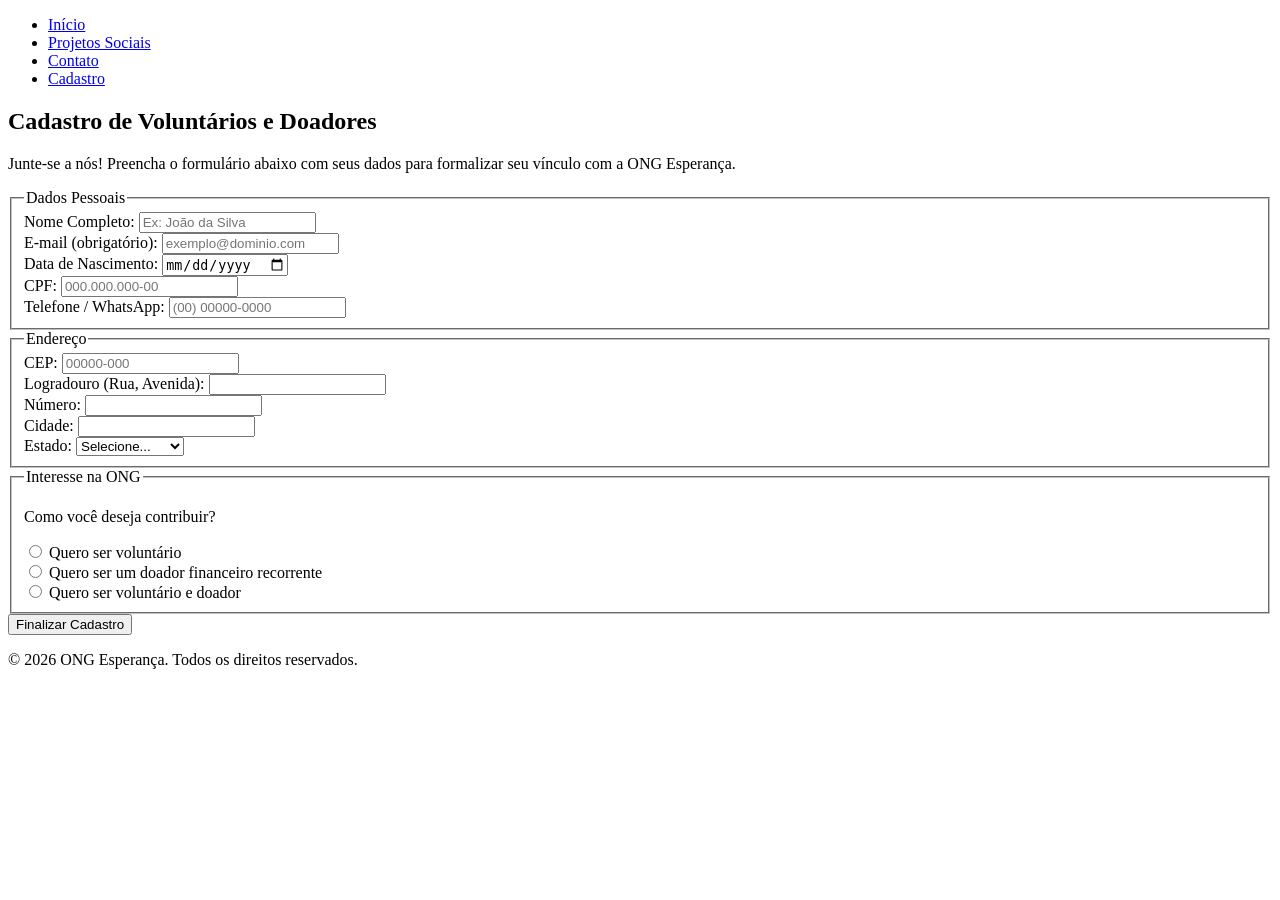
==== cadastro.html @ 7db756aa "add: ong project" ====
<!DOCTYPE html>
<html lang="pt-BR">
<head>
    <meta charset="UTF-8">
    <meta name="viewport" content="width=device-width, initial-scale=1.0">
    <title>ONG Esperança - Cadastro de Voluntários e Doadores</title>
    <meta name="description" content="Cadastre-se na ONG Esperança para se tornar um voluntário ou doador recorrente.">
</head>
<body>
    <header>
        <nav aria-label="Navegação principal">
            <ul>
                <li><a href="index.html">Início</a></li>
                <li><a href="projetos.html">Projetos Sociais</a></li>
                <li><a href="contato.html">Contato</a></li>
                <li><a href="cadastro.html" aria-current="page">Cadastro</a></li>
            </ul>
        </nav>
    </header>

    <main>
        <article>
            <h1>Cadastro de Voluntários e Doadores</h1>
            <p>Junte-se a nós! Preencha o formulário abaixo com seus dados para formalizar seu vínculo com a ONG Esperança.</p>

            <form action="#" method="post">
                <fieldset>
                    <legend>Dados Pessoais</legend>

                    <div>
                        <label for="nome_completo">Nome Completo:</label>
                        <input type="text" id="nome_completo" name="nome_completo" required minlength="3" placeholder="Ex: João da Silva">
                    </div>

                    <div>
                        <label for="email">E-mail (obrigatório):</label>
                        <input type="email" id="email" name="email" required placeholder="exemplo@dominio.com">
                    </div>

                    <div>
                        <label for="data_nascimento">Data de Nascimento:</label>
                        <input type="date" id="data_nascimento" name="data_nascimento" required>
                    </div>

                    <div>
                        <label for="cpf">CPF:</label>
                        <input type="text" id="cpf" name="cpf" required pattern="\d{3}\.\d{3}\.\d{3}-\d{2}" placeholder="000.000.000-00" title="Digite um CPF no formato: 000.000.000-00">
                    </div>

                    <div>
                        <label for="telefone">Telefone / WhatsApp:</label>
                        <input type="tel" id="telefone" name="telefone" required pattern="\(\d{2}\)\s\d{4,5}-\d{4}" placeholder="(00) 00000-0000" title="Digite o telefone no formato: (00) 00000-0000">
                    </div>
                </fieldset>

                <fieldset>
                    <legend>Endereço</legend>

                    <div>
                        <label for="cep">CEP:</label>
                        <input type="text" id="cep" name="cep" required pattern="\d{5}-\d{3}" placeholder="00000-000" title="Digite o CEP no formato: 00000-000">
                    </div>

                    <div>
                        <label for="logradouro">Logradouro (Rua, Avenida):</label>
                        <input type="text" id="logradouro" name="logradouro" required>
                    </div>

                    <div>
                        <label for="numero">Número:</label>
                        <input type="text" id="numero" name="numero" required>
                    </div>

                    <div>
                        <label for="cidade">Cidade:</label>
                        <input type="text" id="cidade" name="cidade" required>
                    </div>

                    <div>
                        <label for="estado">Estado:</label>
                        <select id="estado" name="estado" required>
                            <option value="">Selecione...</option>
                            <option value="SP">São Paulo</option>
                            <option value="RJ">Rio de Janeiro</option>
                            <option value="MG">Minas Gerais</option>
                            <option value="PR">Paraná</option>
                            <!-- Outros estados omitidos para brevidade, mas em um ambiente real seriam todos listados -->
                            <option value="OUTRO">Outro</option>
                        </select>
                    </div>
                </fieldset>

                <fieldset>
                    <legend>Interesse na ONG</legend>
                    
                    <div>
                        <p>Como você deseja contribuir?</p>
                        <label>
                            <input type="radio" name="tipo_contribuicao" value="voluntario" required> Quero ser voluntário
                        </label>
                        <br>
                        <label>
                            <input type="radio" name="tipo_contribuicao" value="doador" required> Quero ser um doador financeiro recorrente
                        </label>
                        <br>
                        <label>
                            <input type="radio" name="tipo_contribuicao" value="ambos" required> Quero ser voluntário e doador
                        </label>
                    </div>
                </fieldset>

                <button type="submit">Finalizar Cadastro</button>
            </form>
        </article>
    </main>

    <footer>
        <p>&copy; 2026 ONG Esperança. Todos os direitos reservados.</p>
    </footer>
</body>
</html>
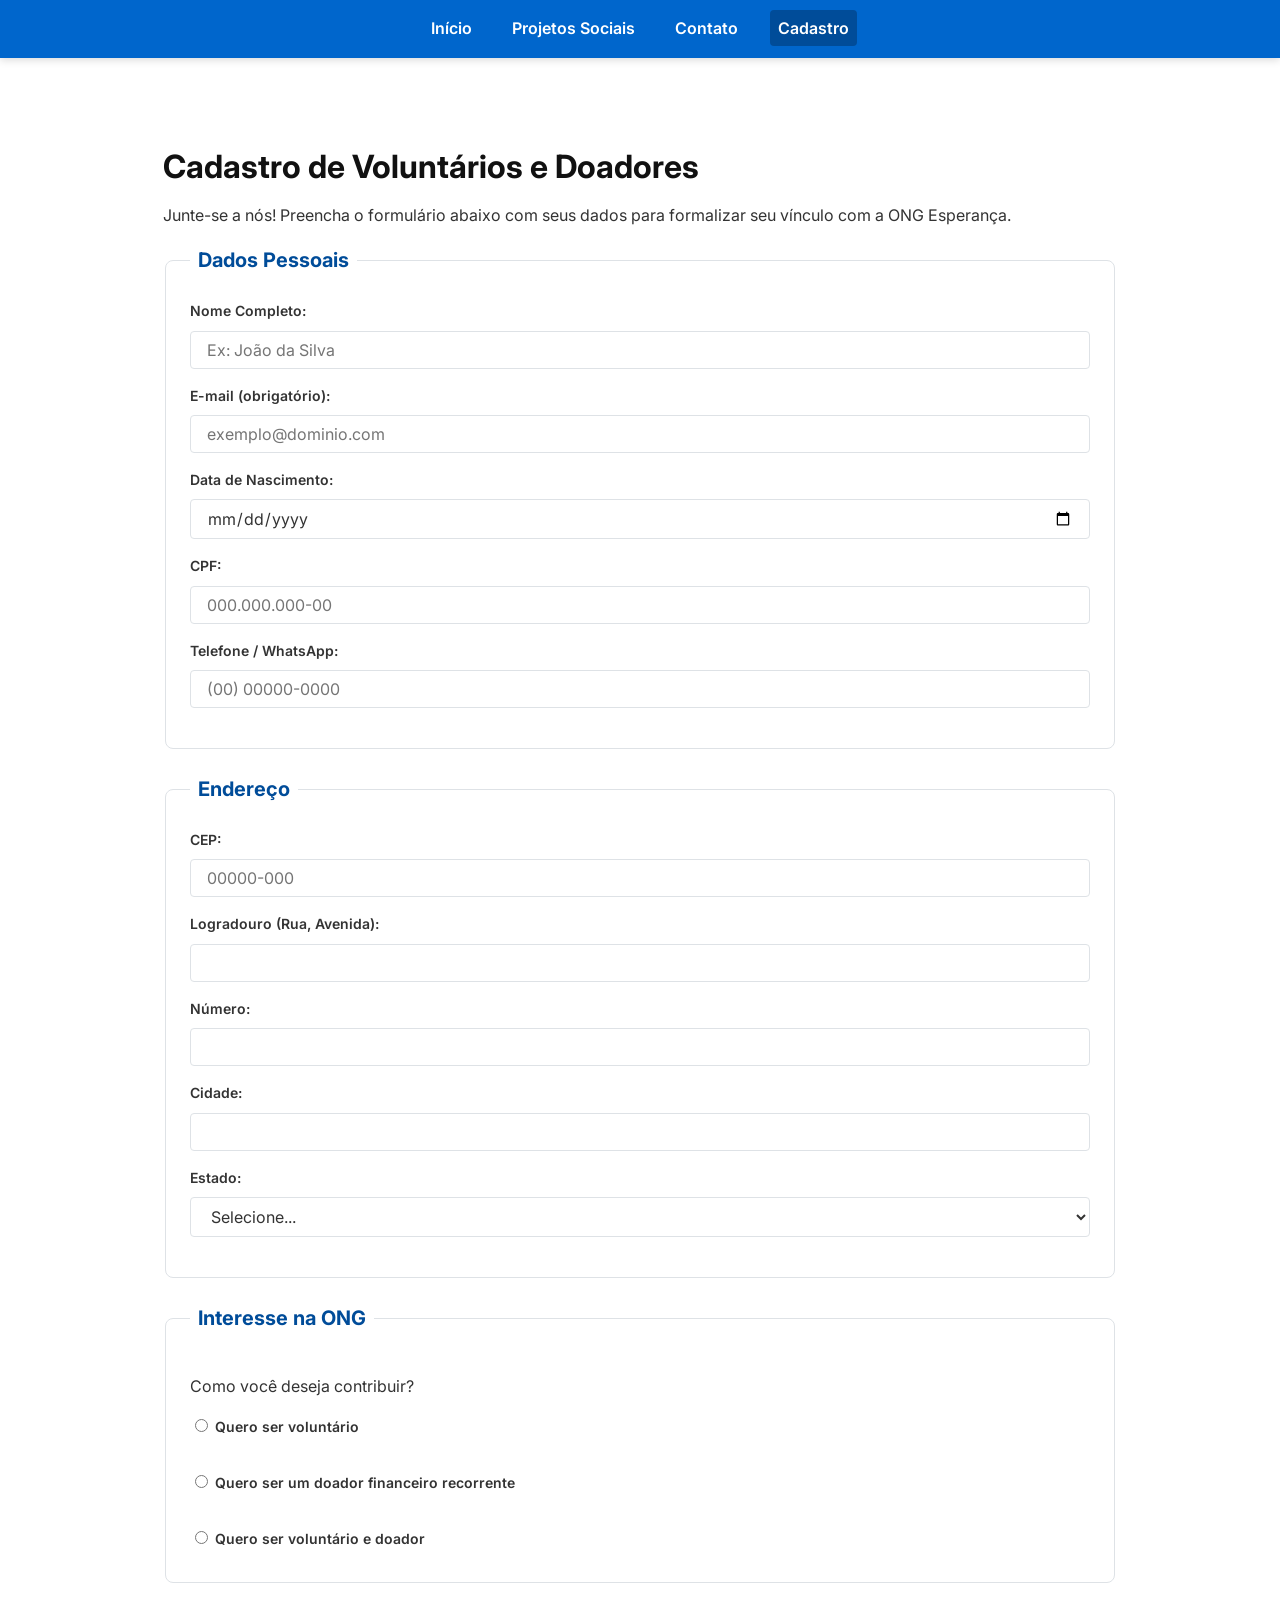
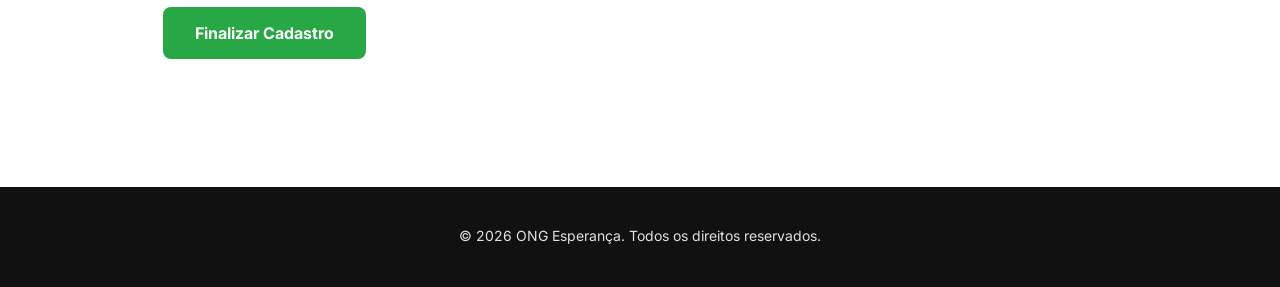
==== commit 9f01c15b: "add: grid in the project" ====
--- a/cadastro.html
+++ b/cadastro.html
@@ -5,6 +5,10 @@
     <meta name="viewport" content="width=device-width, initial-scale=1.0">
     <title>ONG Esperança - Cadastro de Voluntários e Doadores</title>
     <meta name="description" content="Cadastre-se na ONG Esperança para se tornar um voluntário ou doador recorrente.">
+    <link rel="preconnect" href="https://fonts.googleapis.com">
+    <link rel="preconnect" href="https://fonts.gstatic.com" crossorigin>
+    <link href="https://fonts.googleapis.com/css2?family=Inter:wght@400;600;700&display=swap" rel="stylesheet">
+    <link rel="stylesheet" href="assets/css/style.css">
 </head>
 <body>
     <header>
--- a/assets/css/style.css
+++ b/assets/css/style.css
@@ -0,0 +1,278 @@
+/* ==========================================================================
+   DESIGN SYSTEM - ONG ESPERANÇA
+   ========================================================================== */
+
+:root {
+    /* --- CORES (12 tokens entre marca, neutros e feedback) --- */
+    /* Azul transmite confiança e estabilidade para uma organização social. */
+    --color-primary: #0066cc;
+    --color-primary-dark: #004c99;
+    --color-primary-light: #e6f0fa;
+
+    /* Verde reforça esperança, crescimento e cuidado. */
+    --color-secondary: #28a745;
+    --color-secondary-dark: #1e7e34;
+
+    /* Neutros mantêm leitura confortável e hierarquia de superfícies. */
+    --color-neutral-100: #ffffff;
+    --color-neutral-200: #f8f9fa;
+    --color-neutral-300: #dee2e6;
+    --color-neutral-800: #333333;
+    --color-neutral-900: #111111;
+
+    /* Feedback com contraste suficiente para mensagens de formulário. */
+    --color-error: #dc3545;
+    --color-focus: #ffbf00;
+
+    /* --- TIPOGRAFIA (5 patamares, base 16px) --- */
+    --font-family-base: 'Inter', system-ui, -apple-system, sans-serif;
+
+    --font-size-sm: 0.875rem; /* 14px - apoio e legendas */
+    --font-size-md: 1rem;     /* 16px - corpo de texto */
+    --font-size-lg: 1.25rem;  /* 20px - títulos menores */
+    --font-size-xl: 1.5rem;   /* 24px - títulos de seção */
+    --font-size-xxl: 2rem;    /* 32px - títulos de página */
+    
+    --line-height-base: 1.6;
+    --line-height-heading: 1.2;
+
+    /* --- ESPAÇAMENTOS (escala modular estrita de 8px) --- */
+    --spacing-sm: 0.5rem;  /* 8px  - elementos próximos */
+    --spacing-md: 1rem;    /* 16px - conteúdo padrão */
+    --spacing-lg: 1.5rem;  /* 24px - blocos relacionados */
+    --spacing-xl: 2rem;    /* 32px - separação de seções */
+    --spacing-xxl: 4rem;   /* 64px - áreas principais */
+
+    /* --- BORDAS E SOMBRAS --- */
+    --border-radius-sm: 4px;
+    --border-radius-md: 8px;
+    --box-shadow-sm: 0 2px 4px rgba(0,0,0,0.05);
+}
+
+/* Resets básicos para aplicar o Design System imediatamente ao corpo */
+body {
+    font-family: var(--font-family-base);
+    font-size: var(--font-size-md);
+    line-height: var(--line-height-base);
+    color: var(--color-neutral-800);
+    background-color: var(--color-neutral-100);
+    margin: 0;
+    padding: 0;
+}
+
+h1, h2, h3, h4, h5, h6 {
+    color: var(--color-neutral-900);
+    line-height: var(--line-height-heading);
+    margin-bottom: var(--spacing-md);
+}
+
+h1 { font-size: var(--font-size-xxl); }
+h2 { font-size: var(--font-size-xl); }
+h3 { font-size: var(--font-size-lg); }
+
+small { font-size: var(--font-size-sm); }
+
+:focus-visible {
+    outline: 3px solid var(--color-focus);
+    outline-offset: 2px;
+}
+
+p {
+    margin-bottom: var(--spacing-md);
+}
+
+/* ==========================================================================
+   COMPONENTES VISUAIS
+   ========================================================================== */
+
+/* --- Header e Navegação --- */
+header {
+    background-color: var(--color-primary);
+    padding: var(--spacing-md) var(--spacing-xxl);
+    box-shadow: 0 2px 8px rgba(0, 0, 0, 0.15);
+}
+
+header nav ul {
+    max-width: 1200px;
+    margin: 0 auto;
+    list-style: none;
+    padding: 0;
+    display: flex;
+    justify-content: center;
+    gap: var(--spacing-lg);
+}
+
+header nav a {
+    color: var(--color-neutral-100);
+    text-decoration: none;
+    font-size: var(--font-size-md);
+    font-weight: 600;
+    padding: var(--spacing-sm);
+    border-radius: var(--border-radius-sm);
+    transition: background-color 0.2s ease;
+}
+
+header nav a:hover,
+header nav a[aria-current="page"] {
+    background-color: var(--color-primary-dark);
+}
+
+/* --- Layout Principal --- */
+main {
+    display: grid;
+    grid-template-columns: repeat(12, minmax(0, 1fr));
+    gap: var(--spacing-xl);
+    max-width: 1200px;
+    margin: 0 auto;
+    padding: var(--spacing-xxl) var(--spacing-lg);
+}
+
+main > * {
+    grid-column: 1 / -1;
+    width: 100%;
+    min-width: 0;
+}
+
+/* --- Seções --- */
+section {
+    margin-bottom: var(--spacing-xl);
+    padding: var(--spacing-lg);
+    background-color: var(--color-neutral-200);
+    border-radius: var(--border-radius-md);
+    border-left: 4px solid var(--color-primary);
+}
+
+/* --- Figuras e Imagens --- */
+figure {
+    margin: var(--spacing-md) 0;
+}
+
+figure img {
+    max-width: 100%;
+    border-radius: var(--border-radius-md);
+    box-shadow: var(--box-shadow-sm);
+}
+
+/* --- Formulários --- */
+fieldset {
+    border: 1px solid var(--color-neutral-300);
+    border-radius: var(--border-radius-md);
+    padding: var(--spacing-lg);
+    margin-bottom: var(--spacing-lg);
+}
+
+legend {
+    font-weight: 700;
+    font-size: var(--font-size-lg);
+    color: var(--color-primary-dark);
+    padding: 0 var(--spacing-sm);
+}
+
+label {
+    display: block;
+    margin-bottom: var(--spacing-sm);
+    font-weight: 600;
+    font-size: var(--font-size-sm);
+    color: var(--color-neutral-800);
+}
+
+input[type="text"],
+input[type="email"],
+input[type="date"],
+input[type="tel"],
+select,
+textarea {
+    width: 100%;
+    padding: var(--spacing-sm) var(--spacing-md);
+    border: 1px solid var(--color-neutral-300);
+    border-radius: var(--border-radius-sm);
+    font-family: var(--font-family-base);
+    font-size: var(--font-size-md);
+    color: var(--color-neutral-800);
+    background-color: var(--color-neutral-100);
+    box-sizing: border-box;
+    transition: border-color 0.2s ease;
+    margin-bottom: var(--spacing-md);
+}
+
+input:focus,
+select:focus,
+textarea:focus {
+    outline: none;
+    border-color: var(--color-primary);
+    box-shadow: 0 0 0 3px var(--color-primary-light);
+}
+
+/* --- Botões --- */
+button[type="submit"] {
+    background-color: var(--color-secondary);
+    color: var(--color-neutral-100);
+    border: none;
+    padding: var(--spacing-md) var(--spacing-xl);
+    border-radius: var(--border-radius-md);
+    font-family: var(--font-family-base);
+    font-size: var(--font-size-md);
+    font-weight: 700;
+    cursor: pointer;
+    transition: background-color 0.2s ease;
+}
+
+button[type="submit"]:hover {
+    background-color: var(--color-secondary-dark);
+}
+
+/* --- Footer --- */
+footer {
+    background-color: var(--color-neutral-900);
+    color: var(--color-neutral-300);
+    text-align: center;
+    padding: var(--spacing-lg) var(--spacing-xxl);
+    font-size: var(--font-size-sm);
+    margin-top: var(--spacing-xxl);
+}
+
+/* Faixas adaptativas da grade de 12 colunas. */
+@media (min-width: 480px) {
+    main {
+        gap: var(--spacing-lg);
+    }
+}
+
+@media (min-width: 768px) {
+    main {
+        padding-inline: var(--spacing-xl);
+    }
+
+    main > article,
+    main > section {
+        grid-column: 2 / span 10;
+    }
+}
+
+@media (min-width: 1024px) {
+    main {
+        gap: var(--spacing-xl);
+    }
+}
+
+@media (min-width: 1280px) {
+    main {
+        padding-inline: var(--spacing-xxl);
+    }
+
+    main > article,
+    main > section {
+        grid-column: 2 / span 10;
+    }
+}
+
+@media (min-width: 1440px) {
+    main {
+        max-width: 1320px;
+        gap: var(--spacing-xxl);
+    }
+
+    header {
+        padding-inline: max(var(--spacing-xxl), calc((100vw - 1320px) / 2));
+    }
+}
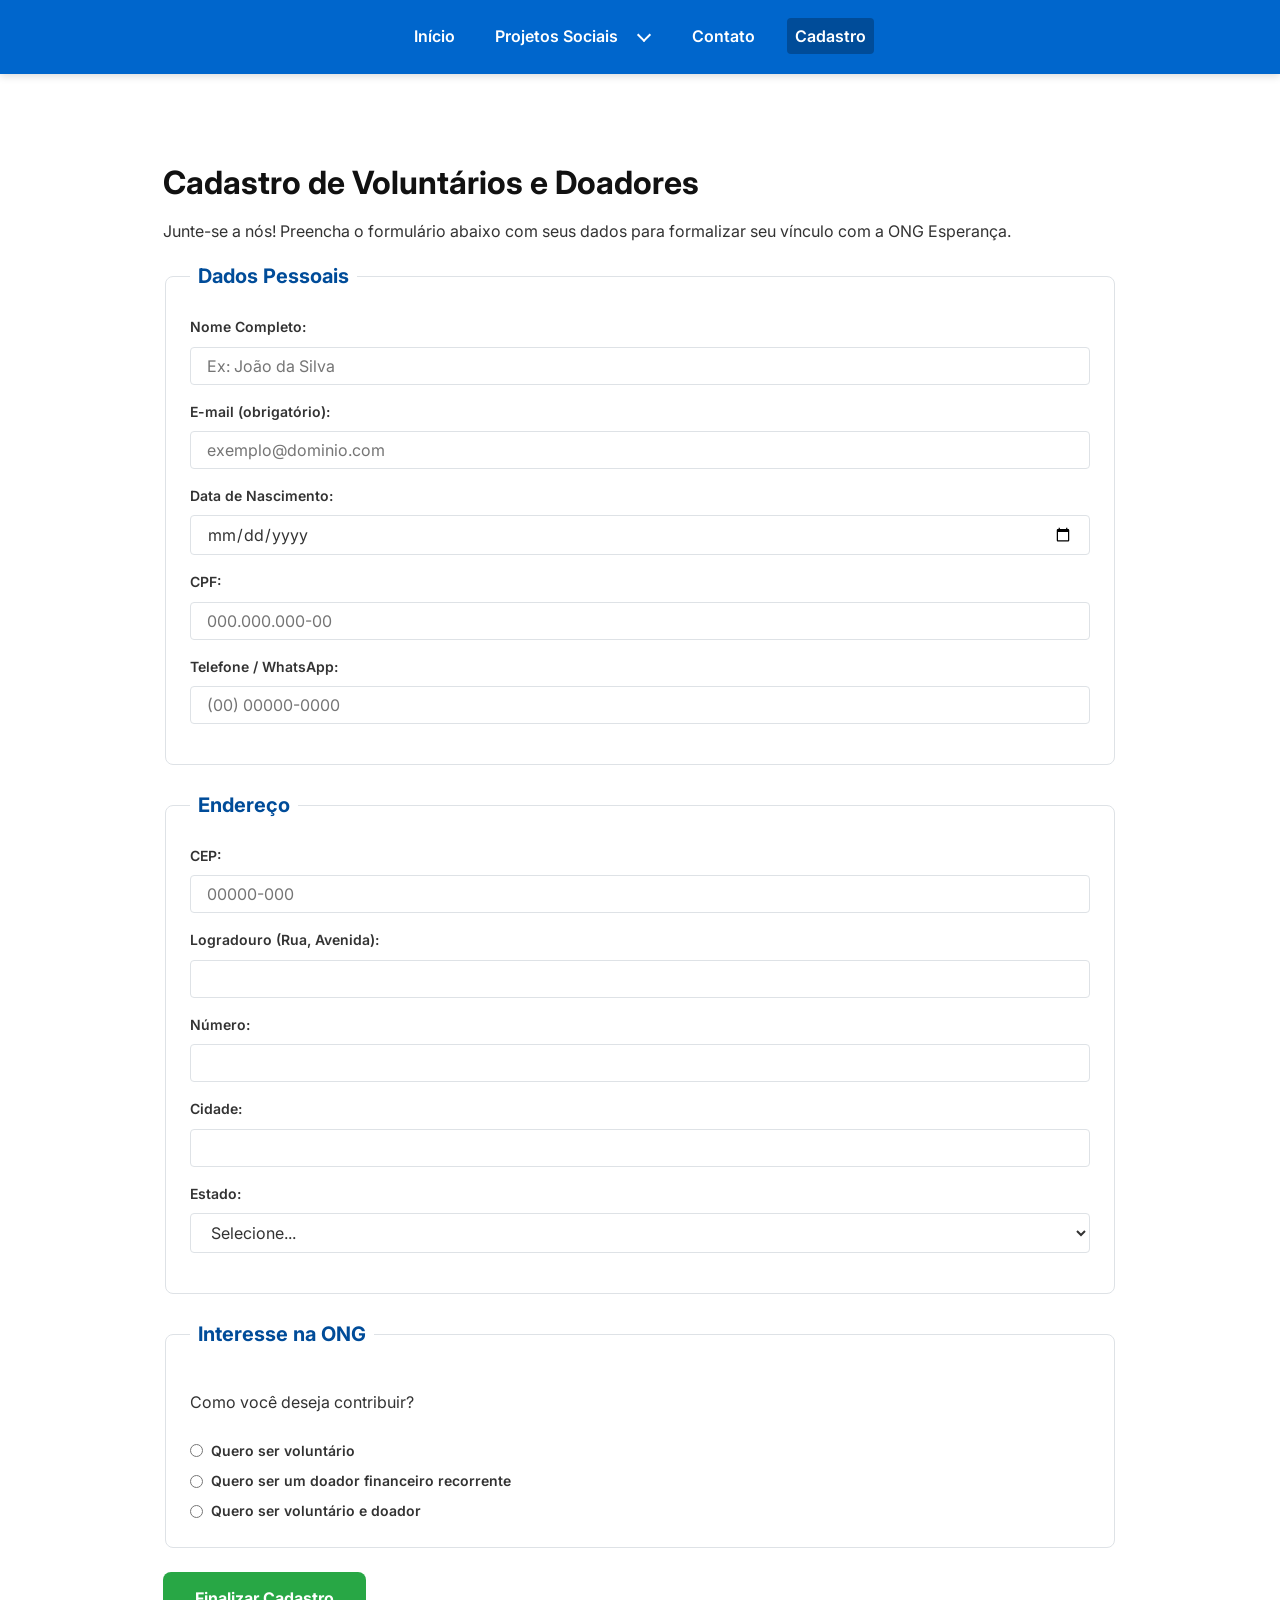
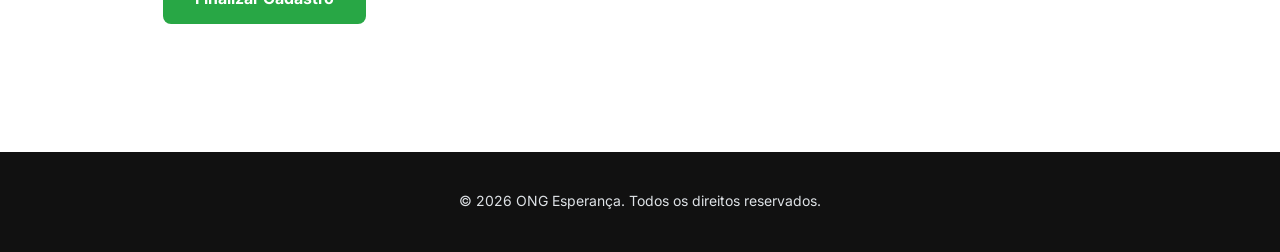
==== commit 9087a4bf: "add: melhorias e padronização front" ====
--- a/cadastro.html
+++ b/cadastro.html
@@ -9,13 +9,27 @@
     <link rel="preconnect" href="https://fonts.gstatic.com" crossorigin>
     <link href="https://fonts.googleapis.com/css2?family=Inter:wght@400;600;700&display=swap" rel="stylesheet">
     <link rel="stylesheet" href="assets/css/style.css">
+    <script src="assets/js/navigation.js" defer></script>
 </head>
 <body>
     <header>
         <nav aria-label="Navegação principal">
-            <ul>
+            <button class="nav-toggle" type="button" aria-expanded="false" aria-controls="primary-navigation" aria-label="Abrir menu de navegação">
+                <span class="hamburger-icon" aria-hidden="true"><span></span><span></span><span></span></span>
+            </button>
+            <ul class="nav-list" id="primary-navigation">
                 <li><a href="index.html">Início</a></li>
-                <li><a href="projetos.html">Projetos Sociais</a></li>
+                <li class="has-dropdown">
+                    <a href="projetos.html">Projetos Sociais</a>
+                    <button class="dropdown-toggle" type="button" aria-expanded="false" aria-controls="projects-submenu" aria-label="Abrir submenu de Projetos Sociais">
+                        <span class="dropdown-icon" aria-hidden="true"></span>
+                    </button>
+                    <ul class="dropdown-menu" id="projects-submenu">
+                        <li><a href="projetos.html#educacao-title">Programa de Educação Cidadã</a></li>
+                        <li><a href="projetos.html#saude-title">Caravana da Saúde</a></li>
+                        <li><a href="projetos.html#engajamento-title">Como se Envolver</a></li>
+                    </ul>
+                </li>
                 <li><a href="contato.html">Contato</a></li>
                 <li><a href="cadastro.html" aria-current="page">Cadastro</a></li>
             </ul>
@@ -97,17 +111,15 @@
                 <fieldset>
                     <legend>Interesse na ONG</legend>
                     
-                    <div>
+                    <div class="contribution-options">
                         <p>Como você deseja contribuir?</p>
-                        <label>
+                        <label class="contribution-option">
                             <input type="radio" name="tipo_contribuicao" value="voluntario" required> Quero ser voluntário
                         </label>
-                        <br>
-                        <label>
+                        <label class="contribution-option">
                             <input type="radio" name="tipo_contribuicao" value="doador" required> Quero ser um doador financeiro recorrente
                         </label>
-                        <br>
-                        <label>
+                        <label class="contribution-option">
                             <input type="radio" name="tipo_contribuicao" value="ambos" required> Quero ser voluntário e doador
                         </label>
                     </div>
--- a/assets/css/style.css
+++ b/assets/css/style.css
@@ -92,14 +92,24 @@
     box-shadow: 0 2px 8px rgba(0, 0, 0, 0.15);
 }
 
-header nav ul {
+header nav {
     max-width: 1200px;
     margin: 0 auto;
+}
+
+.nav-list {
     list-style: none;
     padding: 0;
+    margin: 0;
     display: flex;
+    align-items: center;
     justify-content: center;
+    flex-wrap: wrap;
     gap: var(--spacing-lg);
+}
+
+.nav-list > li {
+    position: relative;
 }
 
 header nav a {
@@ -117,6 +127,160 @@
     background-color: var(--color-primary-dark);
 }
 
+.nav-toggle,
+.dropdown-toggle {
+    color: var(--color-neutral-100);
+    background: transparent;
+    border: 0;
+    border-radius: var(--border-radius-sm);
+    cursor: pointer;
+}
+
+.nav-toggle {
+    display: none;
+    align-items: center;
+    justify-content: center;
+    width: 44px;
+    height: 44px;
+}
+
+.hamburger-icon {
+    display: grid;
+    gap: 5px;
+    width: 22px;
+}
+
+.hamburger-icon span {
+    display: block;
+    height: 2px;
+    background-color: currentColor;
+    transition: transform 0.2s ease, opacity 0.2s ease;
+}
+
+.nav-toggle[aria-expanded="true"] .hamburger-icon span:first-child {
+    transform: translateY(7px) rotate(45deg);
+}
+
+.nav-toggle[aria-expanded="true"] .hamburger-icon span:nth-child(2) {
+    opacity: 0;
+}
+
+.nav-toggle[aria-expanded="true"] .hamburger-icon span:last-child {
+    transform: translateY(-7px) rotate(-45deg);
+}
+
+.has-dropdown {
+    display: flex;
+    align-items: center;
+    gap: 2px;
+}
+
+.dropdown-toggle {
+    display: grid;
+    place-items: center;
+    width: 32px;
+    height: 32px;
+}
+
+.dropdown-icon {
+    width: 8px;
+    height: 8px;
+    margin-top: -4px;
+    border-right: 2px solid currentColor;
+    border-bottom: 2px solid currentColor;
+    transform: rotate(45deg);
+    transition: transform 0.2s ease;
+}
+
+.dropdown-toggle[aria-expanded="true"] .dropdown-icon {
+    margin-top: 4px;
+    transform: rotate(225deg);
+}
+
+.dropdown-menu {
+    position: absolute;
+    z-index: 10;
+    top: 100%;
+    left: 0;
+    display: none;
+    min-width: 240px;
+    margin: 0;
+    padding: var(--spacing-sm);
+    list-style: none;
+    background-color: var(--color-primary-dark);
+    border-radius: var(--border-radius-sm);
+    box-shadow: var(--box-shadow-sm);
+}
+
+.has-dropdown.is-open > .dropdown-menu {
+    display: block;
+}
+
+.dropdown-menu a {
+    display: block;
+}
+
+@media (max-width: 767px) {
+    header {
+        padding: var(--spacing-md) var(--spacing-lg);
+    }
+
+    header nav {
+        display: flex;
+        flex-direction: column;
+        align-items: flex-end;
+        gap: var(--spacing-sm);
+    }
+
+    .nav-toggle {
+        display: inline-flex;
+    }
+
+    .nav-list {
+        display: none;
+        width: 100%;
+        flex-direction: column;
+        align-items: stretch;
+        gap: 0;
+    }
+
+    .nav-list.is-open {
+        display: flex;
+    }
+
+    .nav-list > li {
+        width: 100%;
+    }
+
+    .nav-list > li:not(.has-dropdown) > a,
+    .has-dropdown > a {
+        display: block;
+    }
+
+    .has-dropdown {
+        display: grid;
+        grid-template-columns: minmax(0, 1fr) auto;
+    }
+
+    .has-dropdown > a {
+        grid-column: 1;
+        grid-row: 1;
+    }
+
+    .dropdown-toggle {
+        grid-column: 2;
+        grid-row: 1;
+    }
+
+    .dropdown-menu {
+        position: static;
+        grid-column: 1 / -1;
+        min-width: 0;
+        padding: 0 0 var(--spacing-sm) var(--spacing-md);
+        box-shadow: none;
+    }
+}
+
 /* --- Layout Principal --- */
 main {
     display: grid;
@@ -174,6 +338,30 @@
     font-weight: 600;
     font-size: var(--font-size-sm);
     color: var(--color-neutral-800);
+}
+
+form > div,
+fieldset > div {
+    display: flex;
+    flex-direction: column;
+    align-items: stretch;
+}
+
+.contribution-options {
+    display: flex;
+    flex-direction: column;
+    gap: var(--spacing-sm);
+}
+
+.contribution-option {
+    display: flex;
+    align-items: center;
+    gap: var(--spacing-sm);
+    margin-bottom: 0;
+}
+
+.contribution-option input {
+    margin: 0;
 }
 
 input[type="text"],
@@ -203,6 +391,26 @@
     box-shadow: 0 0 0 3px var(--color-primary-light);
 }
 
+input[type="text"]:user-valid,
+input[type="email"]:user-valid,
+input[type="date"]:user-valid,
+input[type="tel"]:user-valid,
+select:user-valid,
+textarea:user-valid {
+    border-color: var(--color-secondary);
+    box-shadow: 0 0 0 3px rgba(40, 167, 69, 0.15);
+}
+
+input[type="text"]:user-invalid,
+input[type="email"]:user-invalid,
+input[type="date"]:user-invalid,
+input[type="tel"]:user-invalid,
+select:user-invalid,
+textarea:user-invalid {
+    border-color: var(--color-error);
+    box-shadow: 0 0 0 3px rgba(220, 53, 69, 0.15);
+}
+
 /* --- Botões --- */
 button[type="submit"] {
     background-color: var(--color-secondary);
@@ -214,11 +422,23 @@
     font-size: var(--font-size-md);
     font-weight: 700;
     cursor: pointer;
-    transition: background-color 0.2s ease;
-}
-
-button[type="submit"]:hover {
+    transition: background-color 0.2s ease, transform 0.1s ease;
+}
+
+button[type="submit"]:hover:not(:disabled) {
     background-color: var(--color-secondary-dark);
+}
+
+button[type="submit"]:active:not(:disabled) {
+    background-color: var(--color-secondary-dark);
+    transform: translateY(1px);
+}
+
+button[type="submit"]:disabled {
+    background-color: var(--color-neutral-300);
+    color: var(--color-neutral-800);
+    cursor: not-allowed;
+    opacity: 0.7;
 }
 
 /* --- Footer --- */
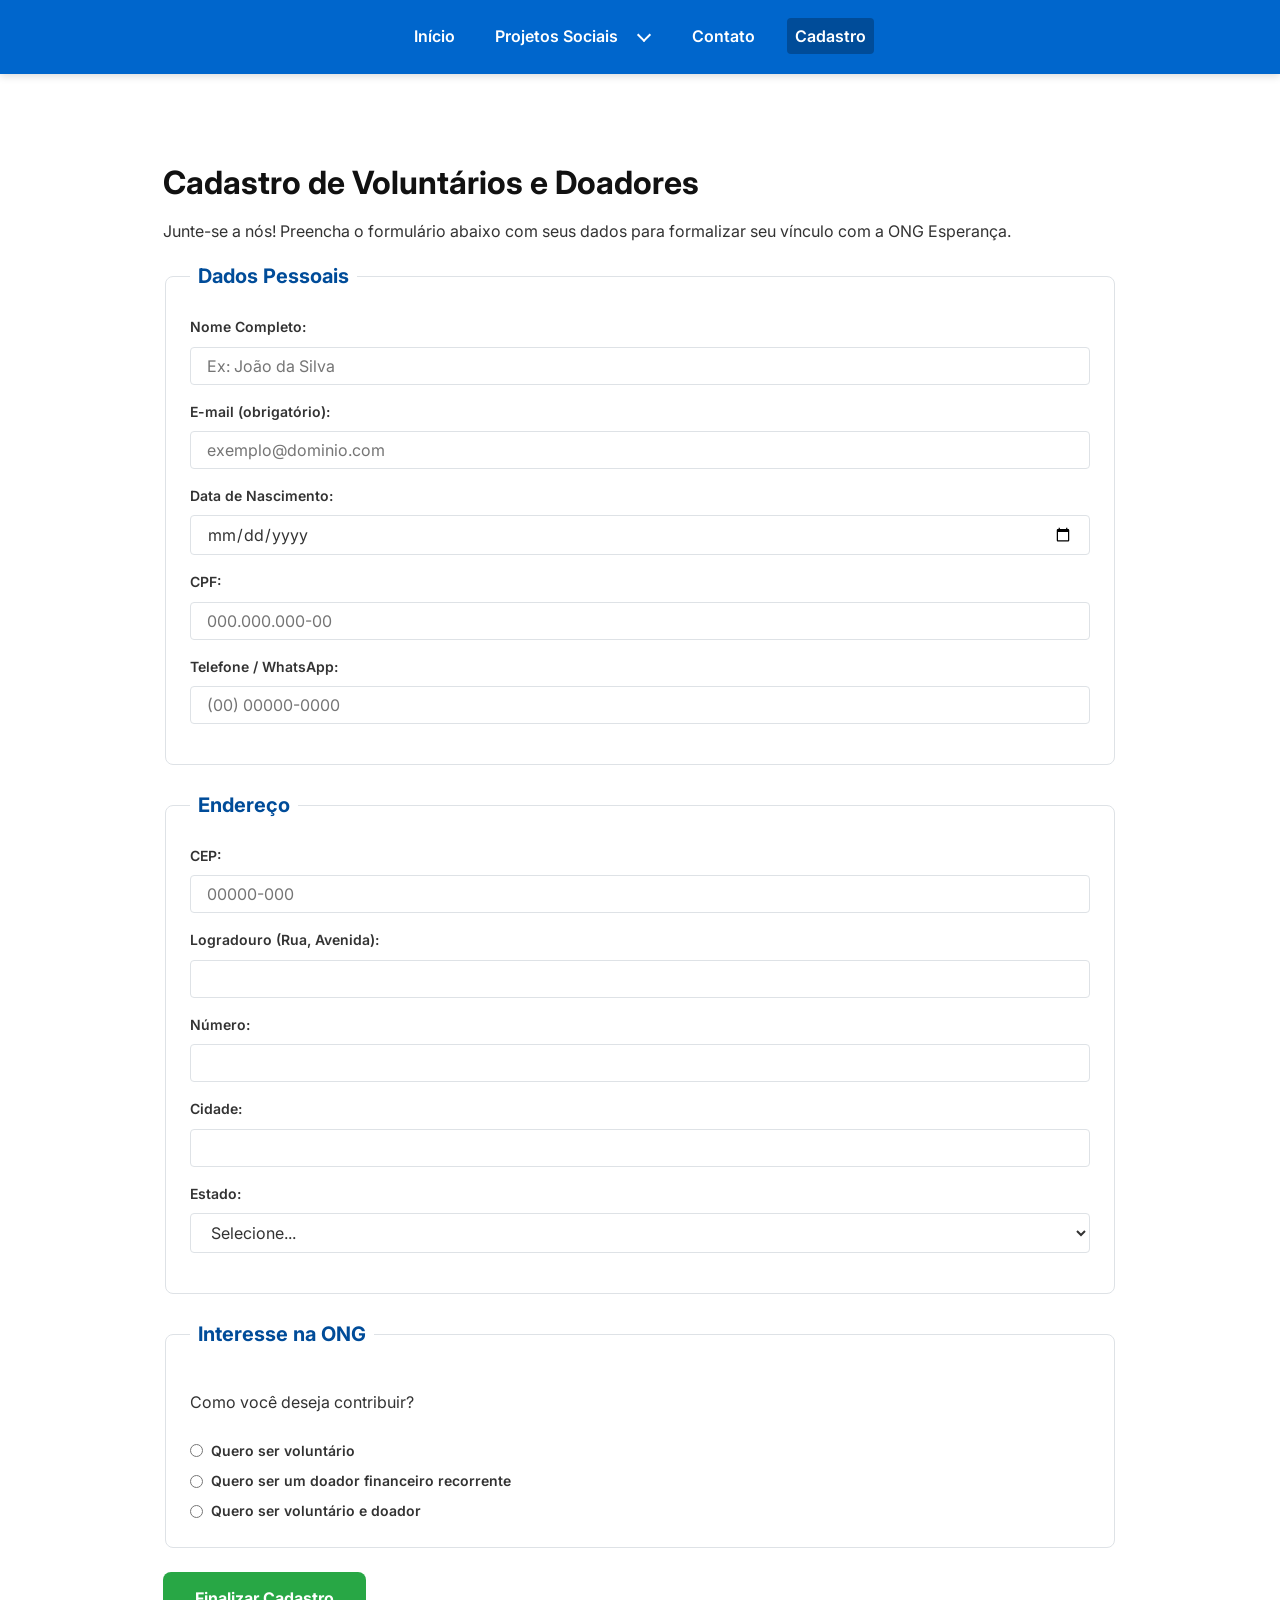
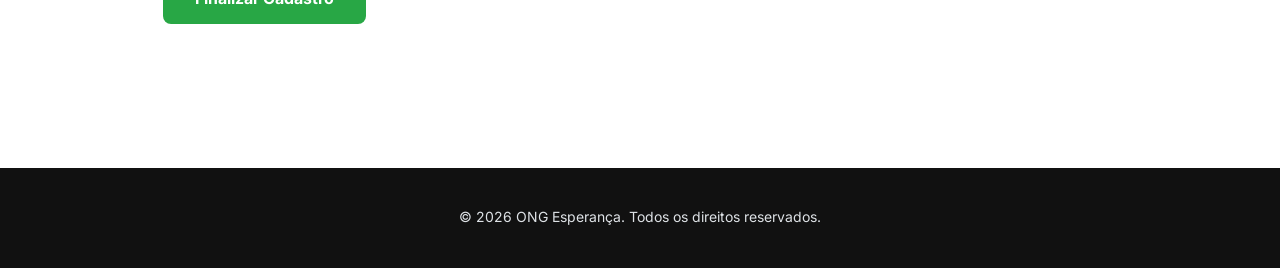
==== commit 83088907: "add: ajustes para dom, rotas e validações" ====
--- a/cadastro.html
+++ b/cadastro.html
@@ -10,6 +10,11 @@
     <link href="https://fonts.googleapis.com/css2?family=Inter:wght@400;600;700&display=swap" rel="stylesheet">
     <link rel="stylesheet" href="assets/css/style.css">
     <script src="assets/js/navigation.js" defer></script>
+    <script src="assets/js/spa-router.js" defer></script>
+    <script src="assets/js/project-templates.js" defer></script>
+    <script src="assets/js/form-interactions.js" defer></script>
+    <script src="assets/js/local-preferences.js" defer></script>
+    <script src="assets/js/impact-chart.js" defer></script>
 </head>
 <body>
     <header>
@@ -41,7 +46,7 @@
             <h1>Cadastro de Voluntários e Doadores</h1>
             <p>Junte-se a nós! Preencha o formulário abaixo com seus dados para formalizar seu vínculo com a ONG Esperança.</p>
 
-            <form action="#" method="post">
+            <form action="#" method="post" data-interactive-form novalidate>
                 <fieldset>
                     <legend>Dados Pessoais</legend>
 
@@ -126,6 +131,7 @@
                 </fieldset>
 
                 <button type="submit">Finalizar Cadastro</button>
+                <p class="form-feedback" data-form-feedback role="status" aria-live="polite" aria-atomic="true"></p>
             </form>
         </article>
     </main>
--- a/assets/css/style.css
+++ b/assets/css/style.css
@@ -297,6 +297,15 @@
     min-width: 0;
 }
 
+.spa-route-error {
+    margin: 0 0 var(--spacing-md);
+    padding: var(--spacing-md);
+    border-left: 4px solid var(--color-error);
+    border-radius: var(--border-radius-sm);
+    background-color: var(--color-error-bg);
+    color: #842029;
+}
+
 /* --- Seções --- */
 section {
     margin-bottom: var(--spacing-xl);
@@ -306,6 +315,16 @@
     border-left: 4px solid var(--color-primary);
 }
 
+.project-card-list {
+    display: grid;
+    gap: var(--spacing-lg);
+}
+
+.project-card-list > section {
+    min-width: 0;
+    margin-bottom: 0;
+}
+
 /* --- Figuras e Imagens --- */
 figure {
     margin: var(--spacing-md) 0;
@@ -315,6 +334,24 @@
     max-width: 100%;
     border-radius: var(--border-radius-md);
     box-shadow: var(--box-shadow-sm);
+}
+
+.impact-chart {
+    position: relative;
+    width: 100%;
+    max-width: 760px;
+    height: 280px;
+    margin: var(--spacing-lg) 0 var(--spacing-md);
+}
+
+.impact-chart figcaption {
+    margin-bottom: var(--spacing-sm);
+    font-weight: 700;
+    color: var(--color-neutral-900);
+}
+
+.impact-chart canvas {
+    max-width: 100%;
 }
 
 /* --- Formulários --- */
@@ -391,6 +428,36 @@
     box-shadow: 0 0 0 3px var(--color-primary-light);
 }
 
+.form-feedback:not(:empty) {
+    margin-top: var(--spacing-md);
+    padding: var(--spacing-sm) var(--spacing-md);
+    border-left: 4px solid var(--color-primary);
+    border-radius: var(--border-radius-sm);
+    background-color: var(--color-primary-light);
+    color: var(--color-primary-dark);
+}
+
+.form-feedback--error:not(:empty) {
+    border-color: var(--color-error);
+    background-color: var(--color-error-bg);
+    color: #842029;
+}
+
+.field-feedback {
+    display: block;
+    margin-top: calc(-1 * var(--spacing-sm));
+    margin-bottom: var(--spacing-md);
+    color: var(--color-error);
+    font-size: var(--font-size-sm);
+}
+
+input[aria-invalid="true"],
+select[aria-invalid="true"],
+textarea[aria-invalid="true"] {
+    border-color: var(--color-error);
+    box-shadow: 0 0 0 3px rgba(220, 53, 69, 0.15);
+}
+
 input[type="text"]:user-valid,
 input[type="email"]:user-valid,
 input[type="date"]:user-valid,
@@ -458,9 +525,19 @@
     }
 }
 
+@media (max-width: 479px) {
+    .impact-chart {
+        height: 320px;
+    }
+}
+
 @media (min-width: 768px) {
     main {
         padding-inline: var(--spacing-xl);
+    }
+
+    .project-card-list {
+        grid-template-columns: repeat(2, minmax(0, 1fr));
     }
 
     main > article,
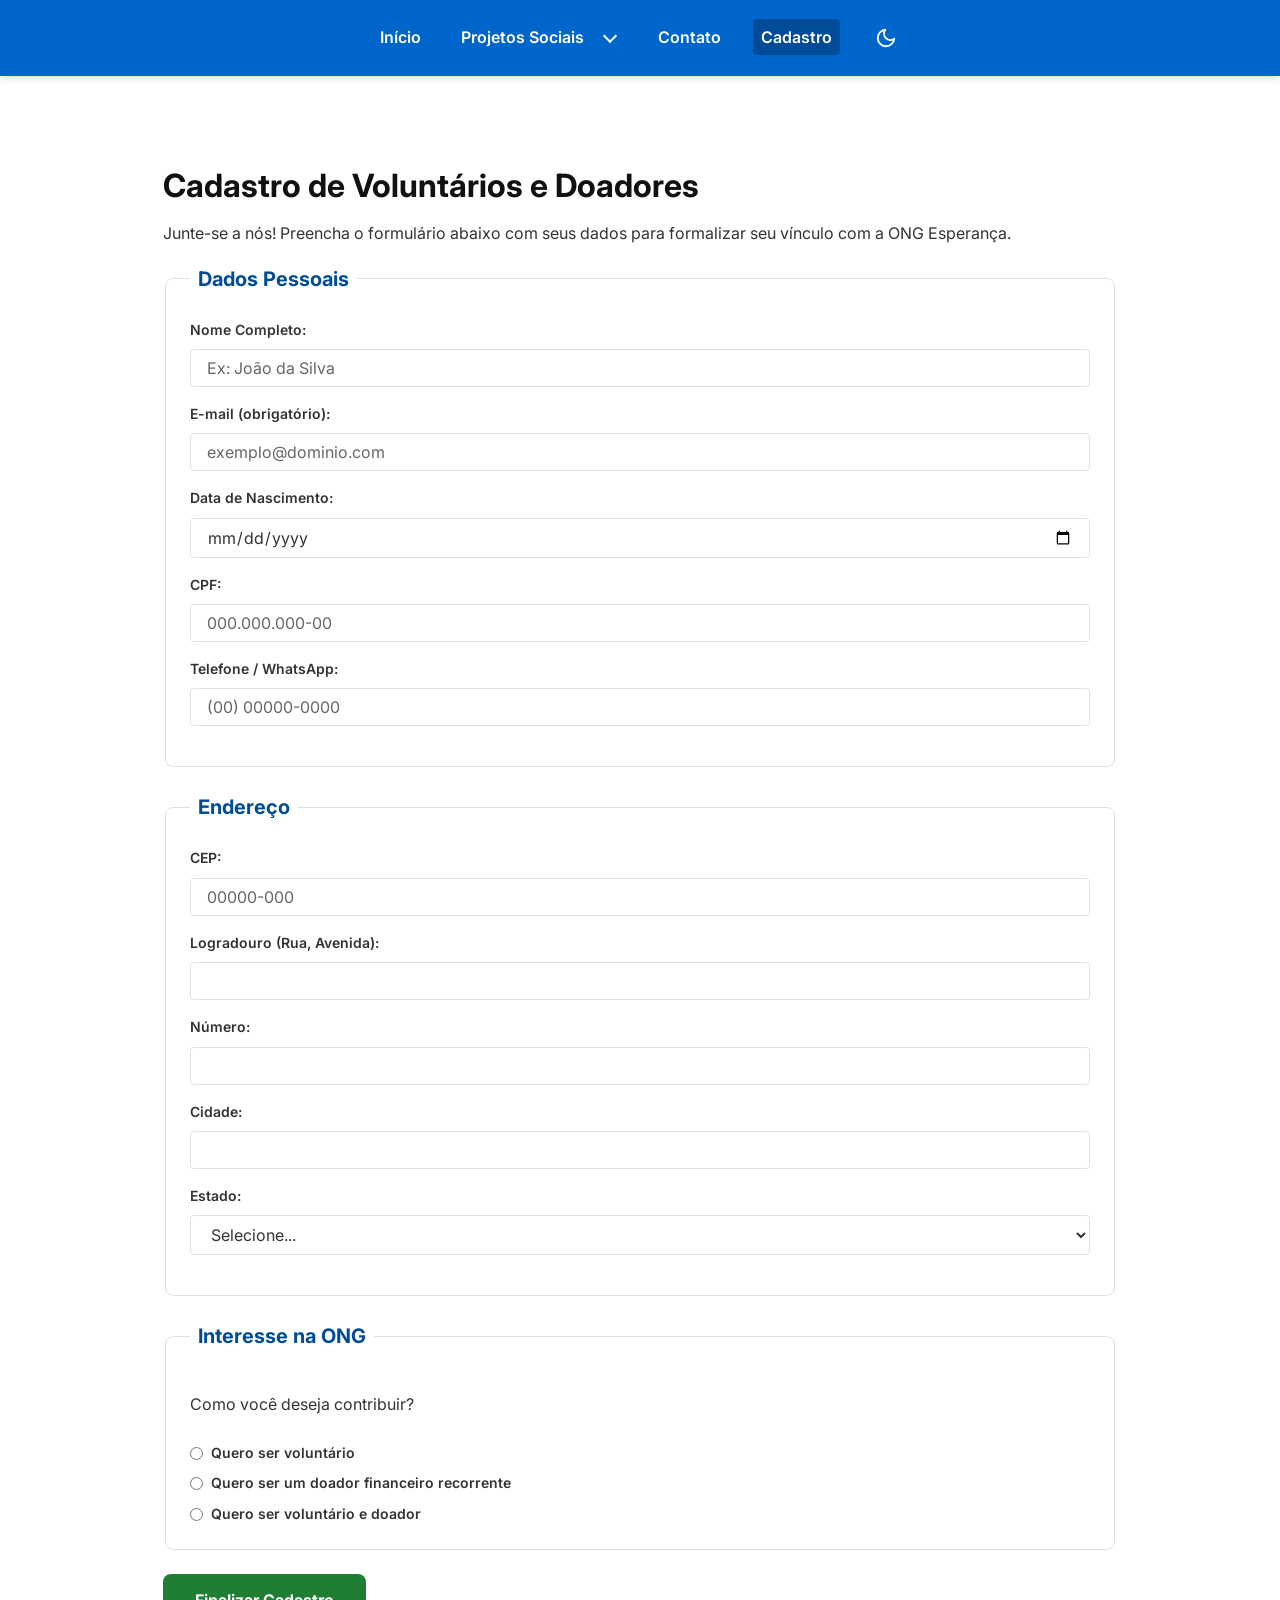
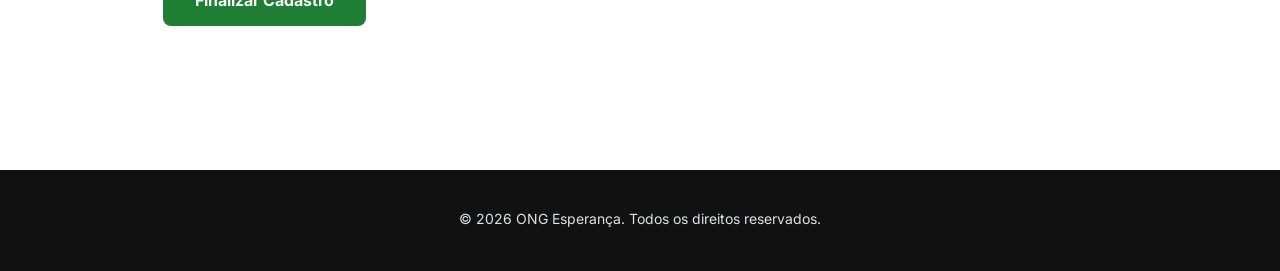
==== commit 73a07ff4: "add: melhorias para o front" ====
--- a/cadastro.html
+++ b/cadastro.html
@@ -9,14 +9,31 @@
     <link rel="preconnect" href="https://fonts.gstatic.com" crossorigin>
     <link href="https://fonts.googleapis.com/css2?family=Inter:wght@400;600;700&display=swap" rel="stylesheet">
     <link rel="stylesheet" href="assets/css/style.css">
+    <!-- Anti-FOUC: aplica data-theme antes do primeiro render para evitar
+         flash de cor errada quando o utilizador tem override guardado. -->
+    <script>
+        (function () {
+            try {
+                var s = localStorage.getItem("ong-esperanca:color-theme:v1");
+                if (s) {
+                    var t = JSON.parse(s).theme;
+                    if (t === "dark" || t === "light") {
+                        document.documentElement.setAttribute("data-theme", t);
+                    }
+                }
+            } catch (e) {}
+        })();
+    </script>
     <script src="assets/js/navigation.js" defer></script>
     <script src="assets/js/spa-router.js" defer></script>
     <script src="assets/js/project-templates.js" defer></script>
     <script src="assets/js/form-interactions.js" defer></script>
     <script src="assets/js/local-preferences.js" defer></script>
     <script src="assets/js/impact-chart.js" defer></script>
+    <script src="assets/js/theme-toggle.js" defer></script>
 </head>
 <body>
+    <a class="skip-link" href="#main-content">Pular para o conteúdo principal</a>
     <header>
         <nav aria-label="Navegação principal">
             <button class="nav-toggle" type="button" aria-expanded="false" aria-controls="primary-navigation" aria-label="Abrir menu de navegação">
@@ -37,11 +54,25 @@
                 </li>
                 <li><a href="contato.html">Contato</a></li>
                 <li><a href="cadastro.html" aria-current="page">Cadastro</a></li>
+                <li>
+                    <button class="theme-toggle" type="button" aria-pressed="false" aria-label="Activar modo escuro">
+                        <svg class="theme-icon-sun theme-icon--hidden" xmlns="http://www.w3.org/2000/svg" viewBox="0 0 24 24" fill="none" stroke="currentColor" stroke-width="2" stroke-linecap="round" stroke-linejoin="round" aria-hidden="true" focusable="false">
+                            <circle cx="12" cy="12" r="5"/>
+                            <line x1="12" y1="1" x2="12" y2="3"/><line x1="12" y1="21" x2="12" y2="23"/>
+                            <line x1="4.22" y1="4.22" x2="5.64" y2="5.64"/><line x1="18.36" y1="18.36" x2="19.78" y2="19.78"/>
+                            <line x1="1" y1="12" x2="3" y2="12"/><line x1="21" y1="12" x2="23" y2="12"/>
+                            <line x1="4.22" y1="19.78" x2="5.64" y2="18.36"/><line x1="18.36" y1="5.64" x2="19.78" y2="4.22"/>
+                        </svg>
+                        <svg class="theme-icon-moon" xmlns="http://www.w3.org/2000/svg" viewBox="0 0 24 24" fill="none" stroke="currentColor" stroke-width="2" stroke-linecap="round" stroke-linejoin="round" aria-hidden="true" focusable="false">
+                            <path d="M21 12.79A9 9 0 1 1 11.21 3 7 7 0 0 0 21 12.79z"/>
+                        </svg>
+                    </button>
+                </li>
             </ul>
         </nav>
     </header>
 
-    <main>
+    <main id="main-content" tabindex="-1">
         <article>
             <h1>Cadastro de Voluntários e Doadores</h1>
             <p>Junte-se a nós! Preencha o formulário abaixo com seus dados para formalizar seu vínculo com a ONG Esperança.</p>
--- a/assets/css/style.css
+++ b/assets/css/style.css
@@ -3,15 +3,21 @@
    ========================================================================== */
 
 :root {
+    color-scheme: light;
+
     /* --- CORES (12 tokens entre marca, neutros e feedback) --- */
     /* Azul transmite confiança e estabilidade para uma organização social. */
     --color-primary: #0066cc;
     --color-primary-dark: #004c99;
     --color-primary-light: #e6f0fa;
+    --color-primary-text: #004c99;
 
     /* Verde reforça esperança, crescimento e cuidado. */
-    --color-secondary: #28a745;
-    --color-secondary-dark: #1e7e34;
+    --color-secondary: #1e7e34;
+    --color-secondary-dark: #145a2a;
+    --color-success-bg: #e8f5eb;
+    --color-success-text: #145a2a;
+    --color-success-shadow: rgba(30, 126, 52, 0.15);
 
     /* Neutros mantêm leitura confortável e hierarquia de superfícies. */
     --color-neutral-100: #ffffff;
@@ -22,7 +28,26 @@
 
     /* Feedback com contraste suficiente para mensagens de formulário. */
     --color-error: #dc3545;
-    --color-focus: #ffbf00;
+    --color-error-bg: #fbe9eb;
+    --color-error-text: #842029;
+    --color-error-shadow: rgba(220, 53, 69, 0.15);
+    --color-warning: #6b5200;
+    --color-warning-bg: #fff3cd;
+    --color-focus: #111111;
+
+    --color-page-background: var(--color-neutral-100);
+    --color-form-background: var(--color-neutral-100);
+    --color-footer-background: var(--color-neutral-900);
+    --color-footer-text: var(--color-neutral-300);
+    --color-focus-shadow: var(--color-primary-light);
+    --color-placeholder: #666666;
+    --color-chart-grid: rgba(17, 17, 17, 0.18);
+    --color-tooltip-background: #111111;
+    --color-tooltip-text: #ffffff;
+
+    /* --- SCROLLBAR (progressive enhancement — Newly Available) --- */
+    --scrollbar-thumb: var(--color-neutral-300);
+    --scrollbar-track: var(--color-neutral-200);
 
     /* --- TIPOGRAFIA (5 patamares, base 16px) --- */
     --font-family-base: 'Inter', system-ui, -apple-system, sans-serif;
@@ -49,15 +74,26 @@
     --box-shadow-sm: 0 2px 4px rgba(0,0,0,0.05);
 }
 
+/* Scrollbar global — progressive enhancement (Baseline Newly Available).
+   scrollbar-width força renderização visível no macOS para que
+   scrollbar-color seja aplicado; sem ele o macOS usa overlay invisível. */
+html {
+    scrollbar-color: var(--scrollbar-thumb) var(--scrollbar-track);
+    scrollbar-width: thin;
+}
+
 /* Resets básicos para aplicar o Design System imediatamente ao corpo */
 body {
     font-family: var(--font-family-base);
     font-size: var(--font-size-md);
     line-height: var(--line-height-base);
     color: var(--color-neutral-800);
-    background-color: var(--color-neutral-100);
+    background-color: var(--color-page-background);
     margin: 0;
     padding: 0;
+    /* accent-color adapta checkboxes, radios e range ao Design System.
+       Progressive enhancement: browsers sem suporte ignoram silenciosamente. */
+    accent-color: var(--color-primary);
 }
 
 h1, h2, h3, h4, h5, h6 {
@@ -75,6 +111,23 @@
 :focus-visible {
     outline: 3px solid var(--color-focus);
     outline-offset: 2px;
+}
+
+.skip-link {
+    position: fixed;
+    z-index: 100;
+    top: var(--spacing-sm);
+    left: var(--spacing-sm);
+    padding: var(--spacing-sm) var(--spacing-md);
+    transform: translateY(calc(-100% - var(--spacing-md)));
+    border-radius: var(--border-radius-sm);
+    background-color: var(--color-neutral-100);
+    color: var(--color-primary-dark);
+    font-weight: 700;
+}
+
+.skip-link:focus {
+    transform: translateY(0);
 }
 
 p {
@@ -143,6 +196,33 @@
     width: 44px;
     height: 44px;
 }
+
+/* --- Toggle de tema claro/escuro --- */
+.theme-toggle {
+    display: grid;
+    place-items: center;
+    width: 44px;
+    height: 44px;
+    background: transparent;
+    border: 0;
+    border-radius: var(--border-radius-sm);
+    color: var(--color-neutral-100);
+    cursor: pointer;
+    padding: 0;
+    flex-shrink: 0;
+}
+
+.theme-toggle svg {
+    width: 22px;
+    height: 22px;
+    pointer-events: none;
+}
+
+/* Classe utilitária — oculta o ícone que não corresponde ao tema activo. */
+.theme-icon--hidden {
+    display: none;
+}
+
 
 .hamburger-icon {
     display: grid;
@@ -303,7 +383,7 @@
     border-left: 4px solid var(--color-error);
     border-radius: var(--border-radius-sm);
     background-color: var(--color-error-bg);
-    color: #842029;
+    color: var(--color-error-text);
 }
 
 /* --- Seções --- */
@@ -365,7 +445,7 @@
 legend {
     font-weight: 700;
     font-size: var(--font-size-lg);
-    color: var(--color-primary-dark);
+    color: var(--color-primary-text);
     padding: 0 var(--spacing-sm);
 }
 
@@ -414,10 +494,16 @@
     font-family: var(--font-family-base);
     font-size: var(--font-size-md);
     color: var(--color-neutral-800);
-    background-color: var(--color-neutral-100);
+    background-color: var(--color-form-background);
     box-sizing: border-box;
     transition: border-color 0.2s ease;
     margin-bottom: var(--spacing-md);
+}
+
+input::placeholder,
+textarea::placeholder {
+    color: var(--color-placeholder);
+    opacity: 1;
 }
 
 input:focus,
@@ -425,7 +511,7 @@
 textarea:focus {
     outline: none;
     border-color: var(--color-primary);
-    box-shadow: 0 0 0 3px var(--color-primary-light);
+    box-shadow: 0 0 0 3px var(--color-focus-shadow);
 }
 
 .form-feedback:not(:empty) {
@@ -434,13 +520,13 @@
     border-left: 4px solid var(--color-primary);
     border-radius: var(--border-radius-sm);
     background-color: var(--color-primary-light);
-    color: var(--color-primary-dark);
+    color: var(--color-primary-text);
 }
 
 .form-feedback--error:not(:empty) {
     border-color: var(--color-error);
     background-color: var(--color-error-bg);
-    color: #842029;
+    color: var(--color-error-text);
 }
 
 .field-feedback {
@@ -455,7 +541,7 @@
 select[aria-invalid="true"],
 textarea[aria-invalid="true"] {
     border-color: var(--color-error);
-    box-shadow: 0 0 0 3px rgba(220, 53, 69, 0.15);
+    box-shadow: 0 0 0 3px var(--color-error-shadow);
 }
 
 input[type="text"]:user-valid,
@@ -464,8 +550,8 @@
 input[type="tel"]:user-valid,
 select:user-valid,
 textarea:user-valid {
-    border-color: var(--color-secondary);
-    box-shadow: 0 0 0 3px rgba(40, 167, 69, 0.15);
+    border-color: var(--color-success-text);
+    box-shadow: 0 0 0 3px var(--color-success-shadow);
 }
 
 input[type="text"]:user-invalid,
@@ -475,7 +561,7 @@
 select:user-invalid,
 textarea:user-invalid {
     border-color: var(--color-error);
-    box-shadow: 0 0 0 3px rgba(220, 53, 69, 0.15);
+    box-shadow: 0 0 0 3px var(--color-error-shadow);
 }
 
 /* --- Botões --- */
@@ -510,8 +596,8 @@
 
 /* --- Footer --- */
 footer {
-    background-color: var(--color-neutral-900);
-    color: var(--color-neutral-300);
+    background-color: var(--color-footer-background);
+    color: var(--color-footer-text);
     text-align: center;
     padding: var(--spacing-lg) var(--spacing-xxl);
     font-size: var(--font-size-sm);
@@ -573,3 +659,220 @@
         padding-inline: max(var(--spacing-xxl), calc((100vw - 1320px) / 2));
     }
 }
+
+@media (prefers-color-scheme: dark) {
+    :root {
+        color-scheme: dark;
+        --color-primary-light: #18364f;
+        --color-primary-text: #acd5ff;
+        --color-success-bg: #153a23;
+        --color-success-text: #a1e8b1;
+        --color-success-shadow: rgba(109, 220, 142, 0.24);
+        --color-neutral-200: #202b36;
+        --color-neutral-300: #637383;
+        --color-neutral-800: #e2e8f0;
+        --color-neutral-900: #f8fafc;
+        --color-error: #ff7380;
+        --color-error-bg: #46252b;
+        --color-error-text: #ffc2c8;
+        --color-error-shadow: rgba(255, 117, 128, 0.24);
+        --color-warning: #ffe08a;
+        --color-warning-bg: #443915;
+        --color-focus: #ffec70;
+        --color-page-background: #111820;
+        --color-form-background: #1b2631;
+        --color-footer-background: #080d12;
+        --color-footer-text: #dce3eb;
+        --color-focus-shadow: rgba(75, 144, 207, 0.55);
+        --color-placeholder: #b2bdc9;
+        --color-chart-grid: rgba(226, 232, 240, 0.3);
+        --color-tooltip-background: #080d12;
+        --color-tooltip-text: #f8fafc;
+        --box-shadow-sm: 0 2px 6px rgba(0, 0, 0, 0.35);
+        --scrollbar-thumb: #637383;
+        --scrollbar-track: #111820;
+    }
+}
+
+@media (prefers-contrast: more) {
+    :root {
+        --color-primary: #004b9b;
+        --color-primary-dark: #003366;
+        --color-primary-light: #e6f0fa;
+        --color-primary-text: #003366;
+        --color-secondary: #145a2a;
+        --color-secondary-dark: #0b431f;
+        --color-success-bg: #e0f3e5;
+        --color-success-text: #0b5426;
+        --color-error: #b00020;
+        --color-error-bg: #fff0f2;
+        --color-error-text: #750014;
+        --color-warning: #5c4300;
+        --color-warning-bg: #fff1b8;
+        --color-neutral-200: #ffffff;
+        --color-neutral-300: #414141;
+        --color-neutral-800: #111111;
+        --color-neutral-900: #000000;
+        --color-page-background: #ffffff;
+        --color-form-background: #ffffff;
+        --color-footer-background: #000000;
+        --color-footer-text: #ffffff;
+        --color-focus: #000000;
+        --color-focus-shadow: #004b9b;
+        --color-placeholder: #333333;
+        --color-chart-grid: #333333;
+        --color-tooltip-background: #000000;
+        --color-tooltip-text: #ffffff;
+        --box-shadow-sm: none;
+    }
+
+    :focus-visible {
+        outline-width: 4px;
+        outline-offset: 3px;
+    }
+
+    header nav a,
+    .dropdown-menu a {
+        text-decoration: underline;
+        text-decoration-thickness: 2px;
+    }
+
+    fieldset,
+    input[type="text"],
+    input[type="email"],
+    input[type="date"],
+    input[type="tel"],
+    select,
+    textarea {
+        border-width: 2px;
+    }
+
+    button[type="submit"] {
+        border: 2px solid currentColor;
+    }
+}
+
+@media (prefers-color-scheme: dark) and (prefers-contrast: more) {
+    :root {
+        --color-primary-light: #142f4b;
+        --color-primary-text: #c3e2ff;
+        --color-success-bg: #0d2e19;
+        --color-success-text: #bbf5c8;
+        --color-error: #ff8993;
+        --color-error-bg: #2b0c12;
+        --color-error-text: #ffd0d5;
+        --color-warning: #fff0a3;
+        --color-warning-bg: #332800;
+        --color-neutral-200: #000000;
+        --color-neutral-300: #ffffff;
+        --color-neutral-800: #ffffff;
+        --color-neutral-900: #ffffff;
+        --color-page-background: #000000;
+        --color-form-background: #000000;
+        --color-footer-background: #000000;
+        --color-footer-text: #ffffff;
+        --color-focus: #fff200;
+        --color-focus-shadow: #fff200;
+        --color-placeholder: #ffffff;
+        --color-chart-grid: #ffffff;
+        --color-tooltip-background: #ffffff;
+        --color-tooltip-text: #000000;
+        --box-shadow-sm: none;
+    }
+}
+
+@media (forced-colors: active) {
+    :focus-visible {
+        outline: 3px solid Highlight;
+        outline-offset: 3px;
+    }
+
+    .skip-link,
+    .form-feedback:not(:empty),
+    .spa-route-error {
+        border: 1px solid CanvasText;
+        background: Canvas;
+        color: CanvasText;
+    }
+
+    input[aria-invalid="true"],
+    select[aria-invalid="true"],
+    textarea[aria-invalid="true"] {
+        border: 2px solid Mark;
+    }
+}
+
+/* ==========================================================================
+   OVERRIDE MANUAL DE TEMA (via data-theme no <html>)
+   Selectores de elemento têm maior especificidade que @media queries,
+   portanto sobrepõem-se sem necessidade de !important.
+   ========================================================================== */
+
+/* Força modo escuro mesmo quando o sistema usa modo claro. */
+html[data-theme="dark"] {
+    color-scheme: dark;
+    --color-primary-light: #18364f;
+    --color-primary-text: #acd5ff;
+    --color-success-bg: #153a23;
+    --color-success-text: #a1e8b1;
+    --color-success-shadow: rgba(109, 220, 142, 0.24);
+    --color-neutral-200: #202b36;
+    --color-neutral-300: #637383;
+    --color-neutral-800: #e2e8f0;
+    --color-neutral-900: #f8fafc;
+    --color-error: #ff7380;
+    --color-error-bg: #46252b;
+    --color-error-text: #ffc2c8;
+    --color-error-shadow: rgba(255, 117, 128, 0.24);
+    --color-warning: #ffe08a;
+    --color-warning-bg: #443915;
+    --color-focus: #ffec70;
+    --color-page-background: #111820;
+    --color-form-background: #1b2631;
+    --color-footer-background: #080d12;
+    --color-footer-text: #dce3eb;
+    --color-focus-shadow: rgba(75, 144, 207, 0.55);
+    --color-placeholder: #b2bdc9;
+    --color-chart-grid: rgba(226, 232, 240, 0.3);
+    --color-tooltip-background: #080d12;
+    --color-tooltip-text: #f8fafc;
+    --box-shadow-sm: 0 2px 6px rgba(0, 0, 0, 0.35);
+    --scrollbar-thumb: #637383;
+    --scrollbar-track: #111820;
+}
+
+/* Força modo claro quando o sistema usa modo escuro.
+   Só é necessário neste contexto; fora dele o :root já é claro. */
+@media (prefers-color-scheme: dark) {
+    html[data-theme="light"] {
+        color-scheme: light;
+        --color-primary-light: #e6f0fa;
+        --color-primary-text: #004c99;
+        --color-success-bg: #e8f5eb;
+        --color-success-text: #145a2a;
+        --color-success-shadow: rgba(30, 126, 52, 0.15);
+        --color-neutral-200: #f8f9fa;
+        --color-neutral-300: #dee2e6;
+        --color-neutral-800: #333333;
+        --color-neutral-900: #111111;
+        --color-error: #dc3545;
+        --color-error-bg: #fbe9eb;
+        --color-error-text: #842029;
+        --color-error-shadow: rgba(220, 53, 69, 0.15);
+        --color-warning: #6b5200;
+        --color-warning-bg: #fff3cd;
+        --color-focus: #111111;
+        --color-page-background: #ffffff;
+        --color-form-background: #ffffff;
+        --color-footer-background: #111111;
+        --color-footer-text: #dee2e6;
+        --color-focus-shadow: #e6f0fa;
+        --color-placeholder: #666666;
+        --color-chart-grid: rgba(17, 17, 17, 0.18);
+        --color-tooltip-background: #111111;
+        --color-tooltip-text: #ffffff;
+        --box-shadow-sm: 0 2px 4px rgba(0, 0, 0, 0.05);
+        --scrollbar-thumb: #dee2e6;
+        --scrollbar-track: #f8f9fa;
+    }
+}
